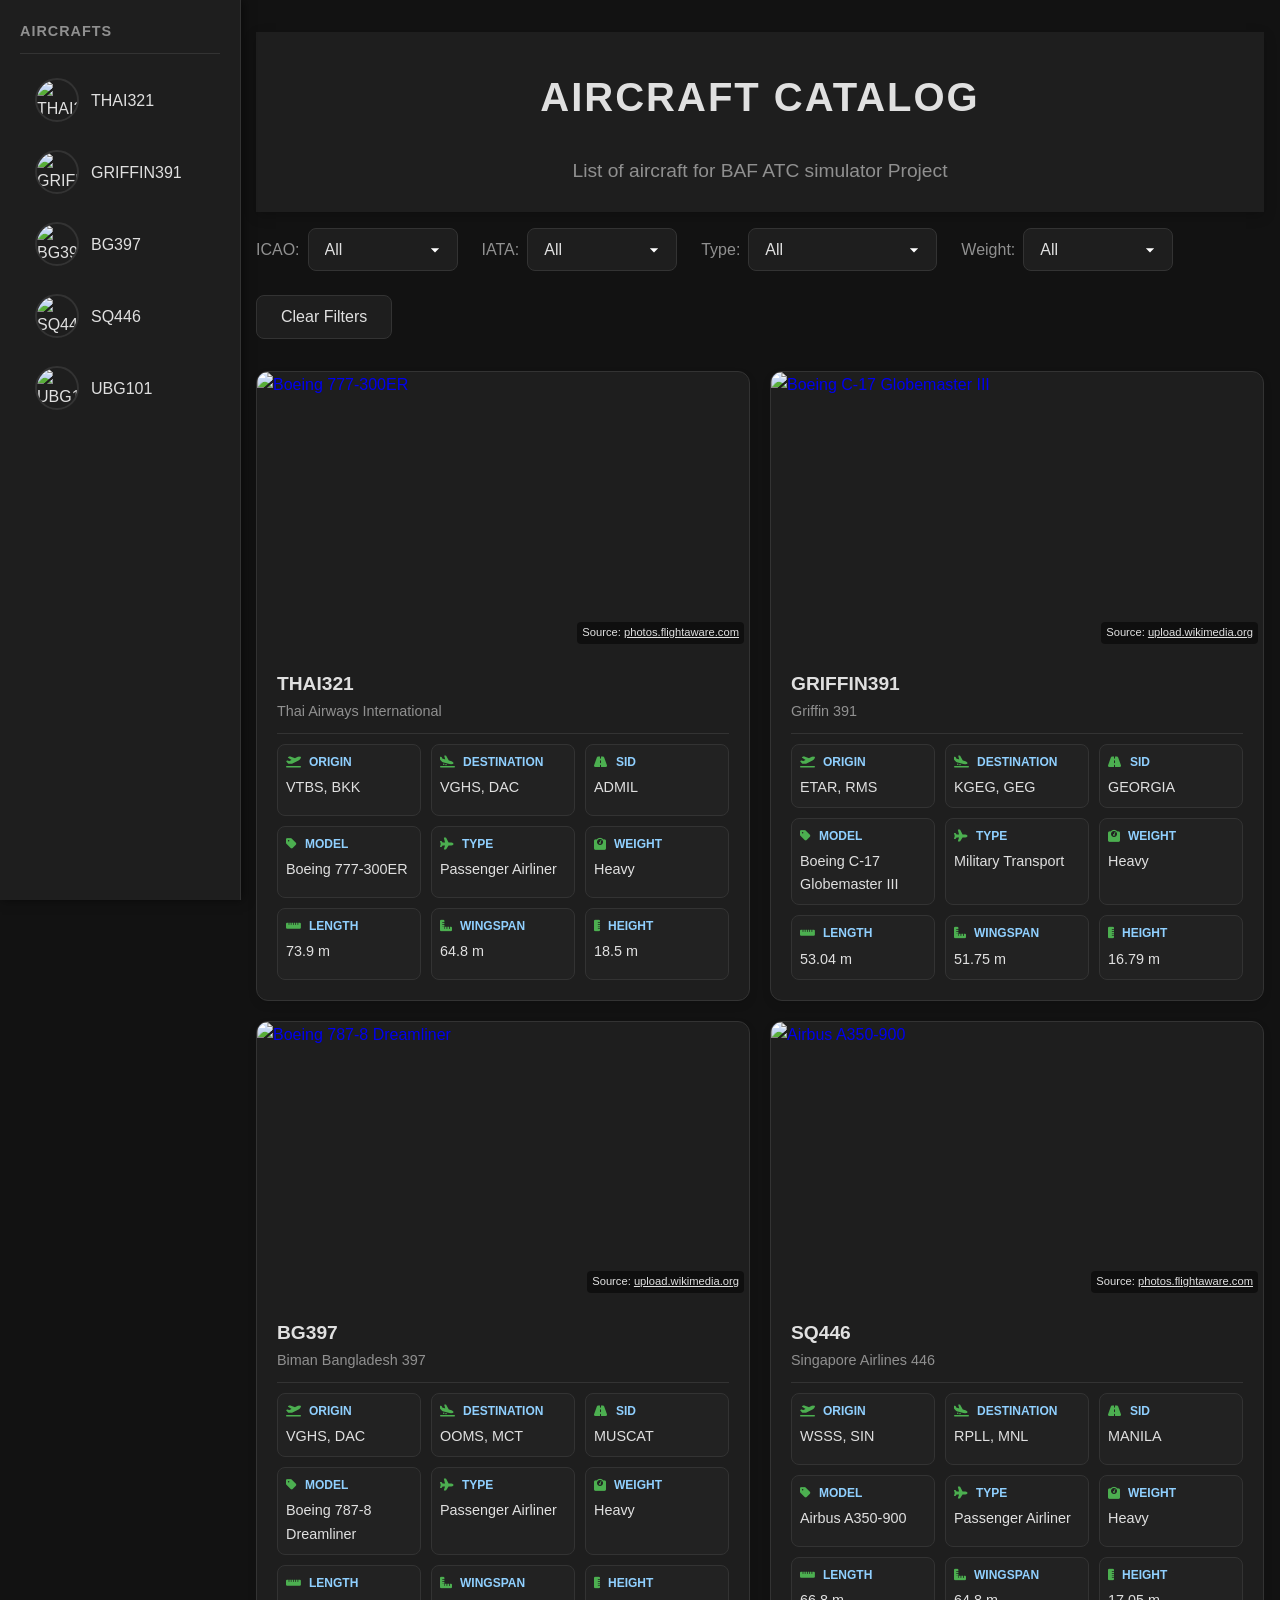
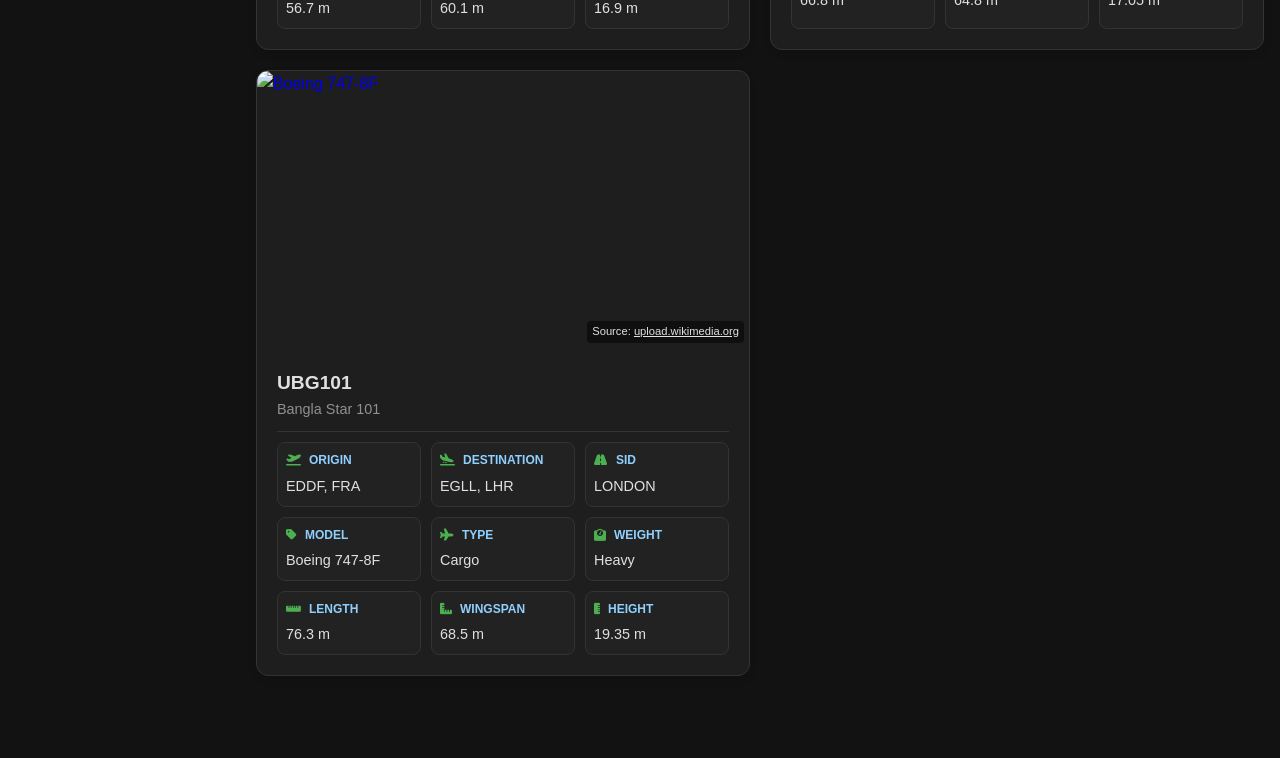
==== pages/aircraft-catalog.html @ e629ffc2 "New Aircraft Catalog Design" ====
<!DOCTYPE html>
<html lang="en">
<head>
    <meta charset="UTF-8">
    <meta name="viewport" content="width=device-width, initial-scale=1.0">
    <title>Aircraft Catalog</title>
    <link rel="stylesheet" href="../css/global-styles.css">
    <link rel="stylesheet" href="../css/aircraft-catalog-style.css">
    <link rel="stylesheet" href="https://cdnjs.cloudflare.com/ajax/libs/font-awesome/6.4.0/css/all.min.css">
</head>
<body>

    <aside id="navigation-panel"></aside>

    <main class="main-content">
        <header class="page-header">
            <h1>Aircraft Catalog</h1>
            <h3>List of aircraft for BAF ATC simulator Project</h3>
        </header>

        <div class="filter-container">
            <div class="filter-group">
                <label for="icao-filter">ICAO:</label>
                <select id="icao-filter">
                    <option value="all">All</option>
                </select>
            </div>

            <div class="filter-group">
                <label for="iata-filter">IATA:</label>
                <select id="iata-filter">
                    <option value="all">All</option>
                </select>
            </div>
            <div class="filter-group">
                <label for="type-filter">Type:</label>
                <select id="type-filter">
                    <option value="all">All</option>
                </select>
            </div>
            <div class="filter-group">
                <label for="weight-filter">Weight:</label>
                <select id="weight-filter">
                    <option value="all">All</option>
                </select>
            </div>
            <button id="clear-filters-btn">Clear Filters</button>
        </div>

        <section id="card-container" class="card-container"></section>
    </main>

    <script src="../js/aircraft-catalog-script.js"></script>

</body>
</html>
---- css/global-styles.css ----
/*
 * global-styles.css
 * This file contains the primary color palette and CSS variables for the entire application.
 * By defining colors here, we can ensure a consistent theme and make it easy to modify in one place.
 */

:root {
  /* ======================== */
  /* Primary Color Palette    */
  /* ======================== */

  /* Surface and Background Colors */
  --color-background-darkest: #121212;  /* Main body background */
  --color-background-dark: #1e1e1e;     /* Component and card backgrounds */
  --color-background-light: #222222;    /* Slightly lighter shades, for footers or sidebars */
  --color-background-medium: #2a2a2a;   /* For elements that need to stand out from cards */
  
  /* Text and Foreground Colors */
  --color-text-primary: #e0e0e0;       /* Main text color */
  --color-text-secondary: #909090;     /* A less focused, but still readable color */
  --color-text-on-accent: #1e1e1e;      /* Dark text on a light accent color */
  
  /* Accent and Interactive Colors */
  --color-accent-green: #4CAF50;        /* The bright green used for icons */
  --color-accent-blue: #90d0ff;         /* For links or secondary highlights */
  --color-accent-light-blue: #d1b5b5;   /* ATC call color */
  
  /* Border and Divider Colors */
  --color-border-subtle: #333333;       /* Subtle borders, for cards and containers */
  --color-border-strong: #444444;       /* More pronounced borders or separators */
}
---- css/aircraft-catalog-style.css ----
/*
 * Module: Page Layout and Theming
 * Description: This file contains the visual styling for the aircraft list page, using global variables
 * defined in global-styles.css. It defines the overall page structure and the appearance of individual
 * components, including the fixed navigation panel and the responsive card grid.
 */

/* ====================================
    General Page Layout
    ==================================== */
body {
    background-color: var(--color-background-darkest);
    color: var(--color-text-primary);
    font-family: -apple-system, BlinkMacSystemFont, 'Segoe UI', Roboto, Helvetica, Arial, sans-serif;
    margin: 0;
    line-height: 1.6;
    /* We'll use a single container for the main content to simplify layout */
}

/* ====================================
    Navigation Panel
    ==================================== */
#navigation-panel {
    position: fixed; /* Keep the navigation panel in place */
    top: 0;
    left: 0;
    bottom: 0;
    width: 200px; /* Adjusted width */
    background-color: var(--color-background-dark);
    padding: 20px;
    border-right: 1px solid var(--color-border-subtle);
    overflow-y: auto;
    box-shadow: 2px 0 10px rgba(0, 0, 0, 0.5);
    z-index: 1000;
}

#navigation-panel h3 {
    text-transform: uppercase;
    font-size: 0.9rem;
    color: var(--color-text-secondary);
    letter-spacing: 1px;
    border-bottom: 1px solid var(--color-border-subtle);
    padding-bottom: 10px;
    margin-top: 0;
}

#navigation-panel ul {
    list-style: none;
    padding: 0;
    margin: 0;
}

.nav-item {
    margin-bottom: 8px;
}

.nav-link-button {
    display: flex;
    align-items: center;
    gap: 12px;
    padding: 10px 15px;
    text-decoration: none;
    color: var(--color-text-primary);
    background-color: transparent;
    border-radius: 8px;
    transition: background-color 0.2s ease, transform 0.2s ease;
}

.nav-link-button:hover {
    background-color: var(--color-background-medium);
    transform: translateX(5px);
}

.selected-nav-button {
    background-color: transparent !important;
    color: var(--color-accent-blue) !important;
    font-weight: bold;
    border: 1px solid var(--color-accent-blue);
    box-shadow: none;
}

.nav-link-button .nav-icon {
    width: 40px;
    height: 40px;
    border-radius: 50%;
    object-fit: cover;
    border: 2px solid var(--color-border-subtle);
}

/* ====================================
    Main Content & Card Styles
    ==================================== */
.main-content {
    margin-left: 240px; /* Adjusted margin-left to match the new nav panel width + 20px gap */
    padding: 2rem 1rem;
}

/* Sub-Module: Highlight Effect */
/* This class will be added via JavaScript to the selected card */
.highlighted-card {
    border: 2px solid var(--color-accent-blue) !important;
    box-shadow: 0 0 20px var(--color-accent-blue);
    transform: scale(1.02);
    transition: all 0.5s ease;
}

/* ====================================
    Page Header
   ==================================== */
.page-header {
    background: var(--color-background-dark);
    color: var(--color-text-primary);
    padding: 0.4rem 1rem;
    text-align: center;
    box-shadow: 0 4px 12px rgba(0, 0, 0, 0.2);
    margin-bottom: 1rem; /* Adds a gap below the heading */
}

.page-header h1 {
    font-size: 2.5rem;
    font-weight: 700;
    letter-spacing: 2px;
    text-transform: uppercase;
    color: var(--color-text-primary);
}

.page-header h3 {
    font-size: 1.2rem;
    font-weight: 400;
    color: var(--color-text-secondary);
    margin-top: 0.5rem;
}

/* ====================================
    Filter Dropdown
    ==================================== */
.filter-container {
    margin-bottom: 2rem;
    display: flex;
    justify-content: flex-start;
    gap: 1.5rem;
    flex-wrap: wrap; /* Allows filters to wrap on smaller screens */
}

.filter-group {
    display: flex;
    align-items: center;
    gap: 0.5rem;
}

.filter-group label {
    font-size: 1rem;
    color: var(--color-text-secondary);
    white-space: nowrap; /* Prevents text from wrapping */
}

.filter-container select {
    padding: 0.75rem 2.5rem 0.75rem 1rem; /* Increased padding for more width */
    background-color: var(--color-background-dark);
    color: var(--color-text-primary);
    border: 1px solid var(--color-border-subtle);
    border-radius: 8px;
    font-size: 1rem;
    cursor: pointer;
    -webkit-appearance: none;
    -moz-appearance: none;
    appearance: none;
    background-image: url('data:image/svg+xml;utf8,<svg fill="%23FFFFFF" xmlns="http://www.w3.org/2000/svg" viewBox="0 0 24 24" width="24" height="24"><path d="M7 10l5 5 5-5z"/></svg>');
    background-repeat: no-repeat;
    background-position: right 0.75rem center;
    background-size: 1.25rem;
    min-width: 150px; /* Ensures the dropdowns are wide enough */
}

#clear-filters-btn {
    background-color: var(--color-background-dark);
    color: var(--color-text-primary);
    border: 1px solid var(--color-border-subtle);
    padding: 0.75rem 1.5rem;
    border-radius: 8px;
    font-size: 1rem;
    cursor: pointer;
    transition: background-color 0.3s ease, color 0.3s ease, border-color 0.3s ease;
    white-space: nowrap;
}

#clear-filters-btn:hover {
    background-color: var(--color-background-medium);
    border-color: var(--color-accent-blue);
}

/* ====================================
    Card Grid
    ==================================== */
.card-container {
    display: grid;
    /* We'll use a larger minmax value to get the two-column layout */
    grid-template-columns: repeat(auto-fill, minmax(450px, 1fr));
    gap: 20px;
    justify-content: center;
    padding-bottom: 50px;
}

/* ====================================
    Individual Aircraft Card
    ==================================== */
.aircraft-card {
    background-color: var(--color-background-dark);
    border: 1px solid var(--color-border-subtle);
    border-radius: 12px;
    box-shadow: 0 4px 8px rgba(0, 0, 0, 0.1);
    transition: transform 0.3s ease, box-shadow 0.3s ease;
    overflow: hidden;
    display: flex;
    flex-direction: column;
}

.aircraft-card:hover {
    transform: translateY(-5px);
    box-shadow: 0 8px 16px rgba(0, 0, 0, 0.2);
}

/* --- Card Image Section --- */
.card-image-container {
    width: 100%;
    padding-bottom: 56.25%; /* 9 / 16 = 0.5625 */
    position: relative;
    overflow: hidden;
}

.aircraft-image {
    position: absolute;
    top: 0;
    left: 0;
    width: 100%;
    height: 100%;
    object-fit: cover;
    object-position: center;
    transition: transform 0.3s ease;
}

.aircraft-card:hover .aircraft-image {
    transform: scale(1.05);
}

/* --- Image Attribution --- */
.image-attribution {
    position: absolute;
    bottom: 5px;
    right: 5px;
    background-color: rgba(0, 0, 0, 0.5);
    color: var(--color-text-primary);
    font-size: 0.7rem;
    padding: 2px 5px;
    border-radius: 4px;
    z-index: 10;
}

.image-attribution a {
    color: var(--color-text-primary);
    text-decoration: underline;
}

/* --- Card Text Content Section --- */
.card-content {
    padding: 20px;
    flex-grow: 1;
    display: flex;
    flex-direction: column;
}

.card-header {
    margin-bottom: 10px;
    border-bottom: 1px solid var(--color-border-subtle);
    padding-bottom: 10px;
    position: relative; /* Added to act as a positioning context for the button */
}

.card-header h2 {
    margin: 0;
    font-size: 1.2rem;
    color: var(--color-text-primary);
}

.card-header p {
    margin: 0;
    font-size: 0.9rem;
    color: var(--color-text-secondary);
}

/* --- External Link Buttons --- */
.external-link-btn {
    position: absolute;
    top: 10px;
    right: 40px; /* Adjusted position to make space for the new button */
    color: var(--color-text-secondary);
    text-decoration: none;
    transition: color 0.3s ease, opacity 0.3s ease, visibility 0.3s ease;
    opacity: 0;
    visibility: hidden;
    font-size: 1.2rem; /* Smaller font size */
}

.google-search-btn {
    position: absolute;
    top: 10px;
    right: 10px;
    color: var(--color-text-secondary);
    text-decoration: none;
    transition: color 0.3s ease, opacity 0.3s ease, visibility 0.3s ease;
    opacity: 0;
    visibility: hidden;
    font-size: 1.2rem; /* Smaller font size */
}

.highlighted-card .external-link-btn,
.highlighted-card .google-search-btn {
    opacity: 1;
    visibility: visible;
}

/* ====================================
    Card Details Grid
    ==================================== */
.card-details {
    display: grid;
    grid-template-columns: 1fr 1fr 1fr;
    gap: 10px;
    flex-grow: 1;
}

.detail-item {
    background-color: var(--color-background-light);
    padding: 8px;
    border-radius: 8px;
    border: 1px solid var(--color-border-subtle);
    position: relative; /* Allows positioning for the new buttons */
}

.detail-item .label {
    font-weight: bold;
    font-size: 0.75rem;
    color: var(--color-accent-blue);
    text-transform: uppercase;
    display: block;
    margin-bottom: 4px;
}

.detail-item p {
    margin: 0;
    font-size: 0.9rem;
    color: var(--color-text-primary);
}

/* New: Style for detail-item buttons */
.detail-item-btn {
    position: absolute;
    top: 8px;
    right: 8px;
    color: var(--color-text-secondary);
    text-decoration: none;
    font-size: 1rem;
    transition: color 0.3s ease, opacity 0.3s ease, visibility 0.3s ease;
    opacity: 0;
    visibility: hidden;
    cursor: pointer;
}

.highlighted-card .detail-item-btn {
    opacity: 1;
    visibility: visible;
}

.detail-item-btn:hover {
    color: var(--color-accent-blue);
}

/* ====================================
    Icons & Other Elements
    ==================================== */
.icon {
    margin-right: 8px;
    color: var(--color-accent-green);
}

/* Additional utility classes based on the new palette */
.error-message {
    color: var(--color-accent-light-blue);
    text-align: center;
    padding: 20px;
}
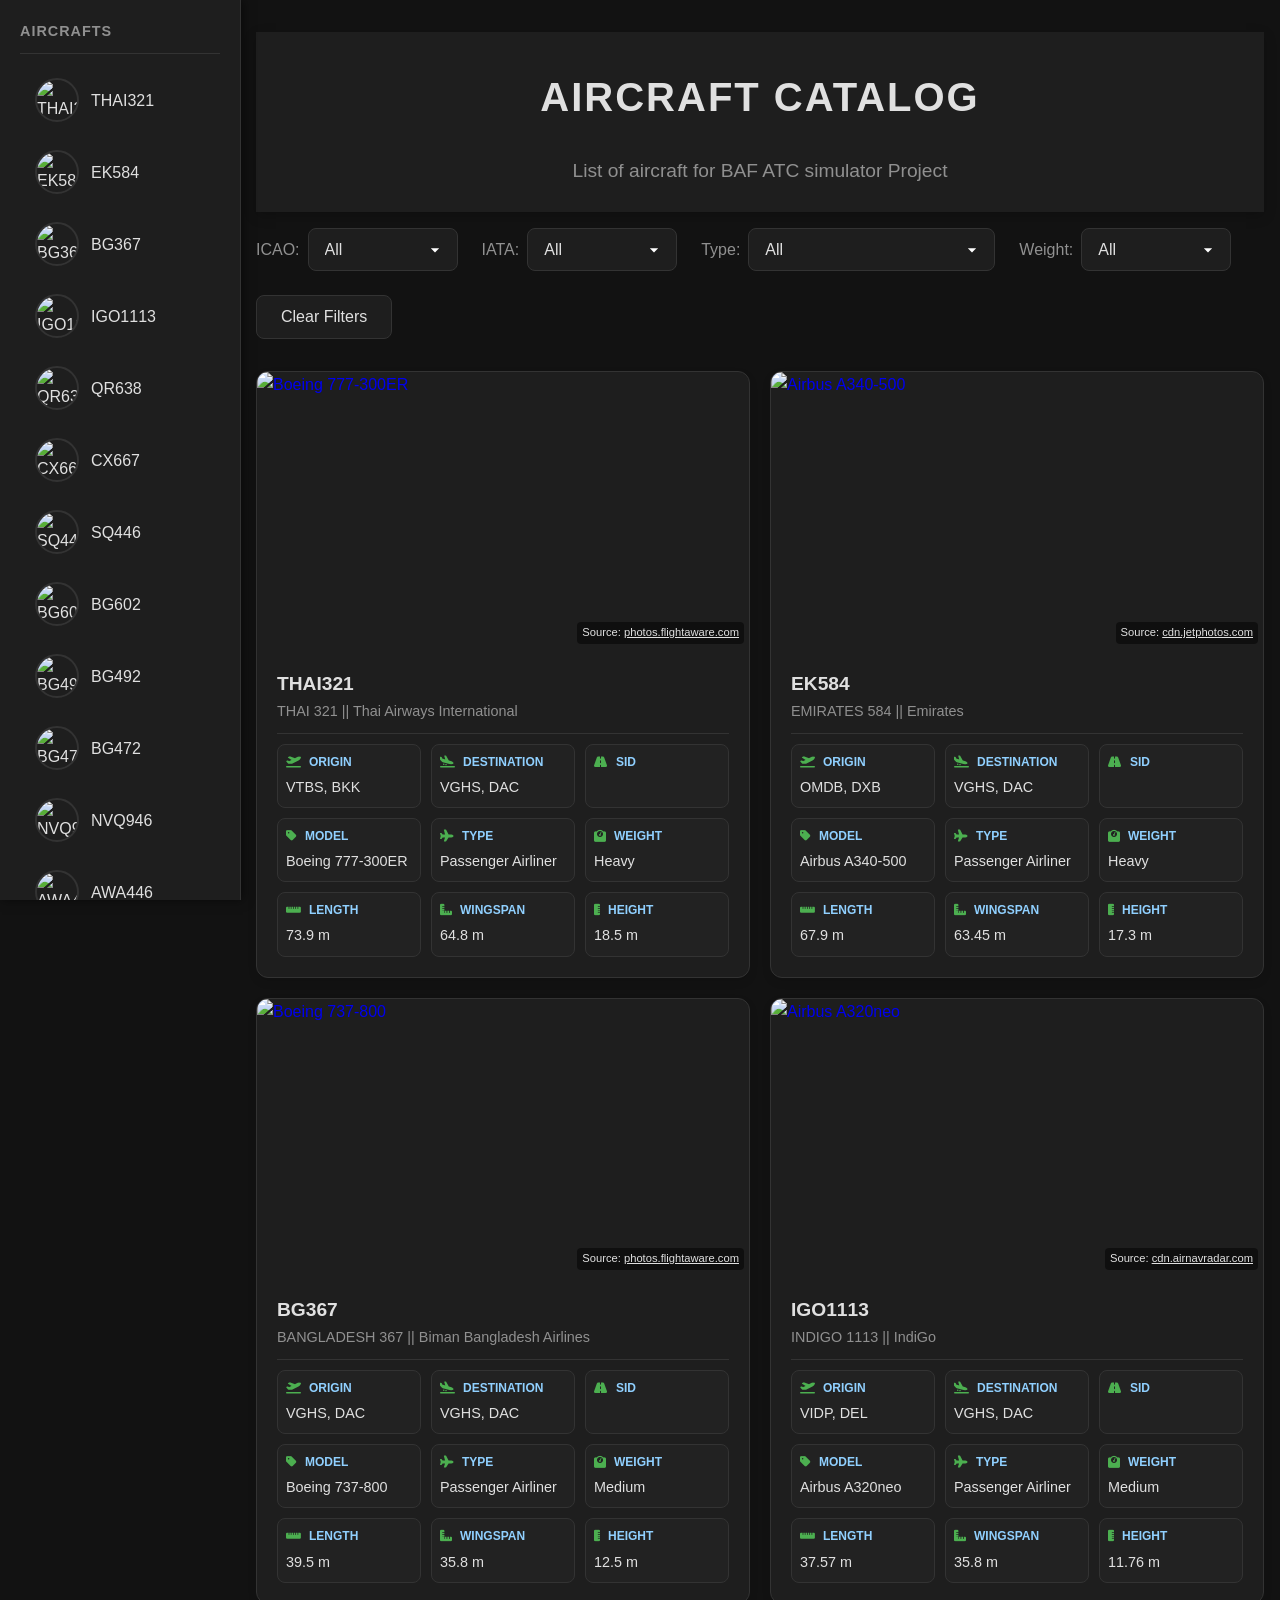
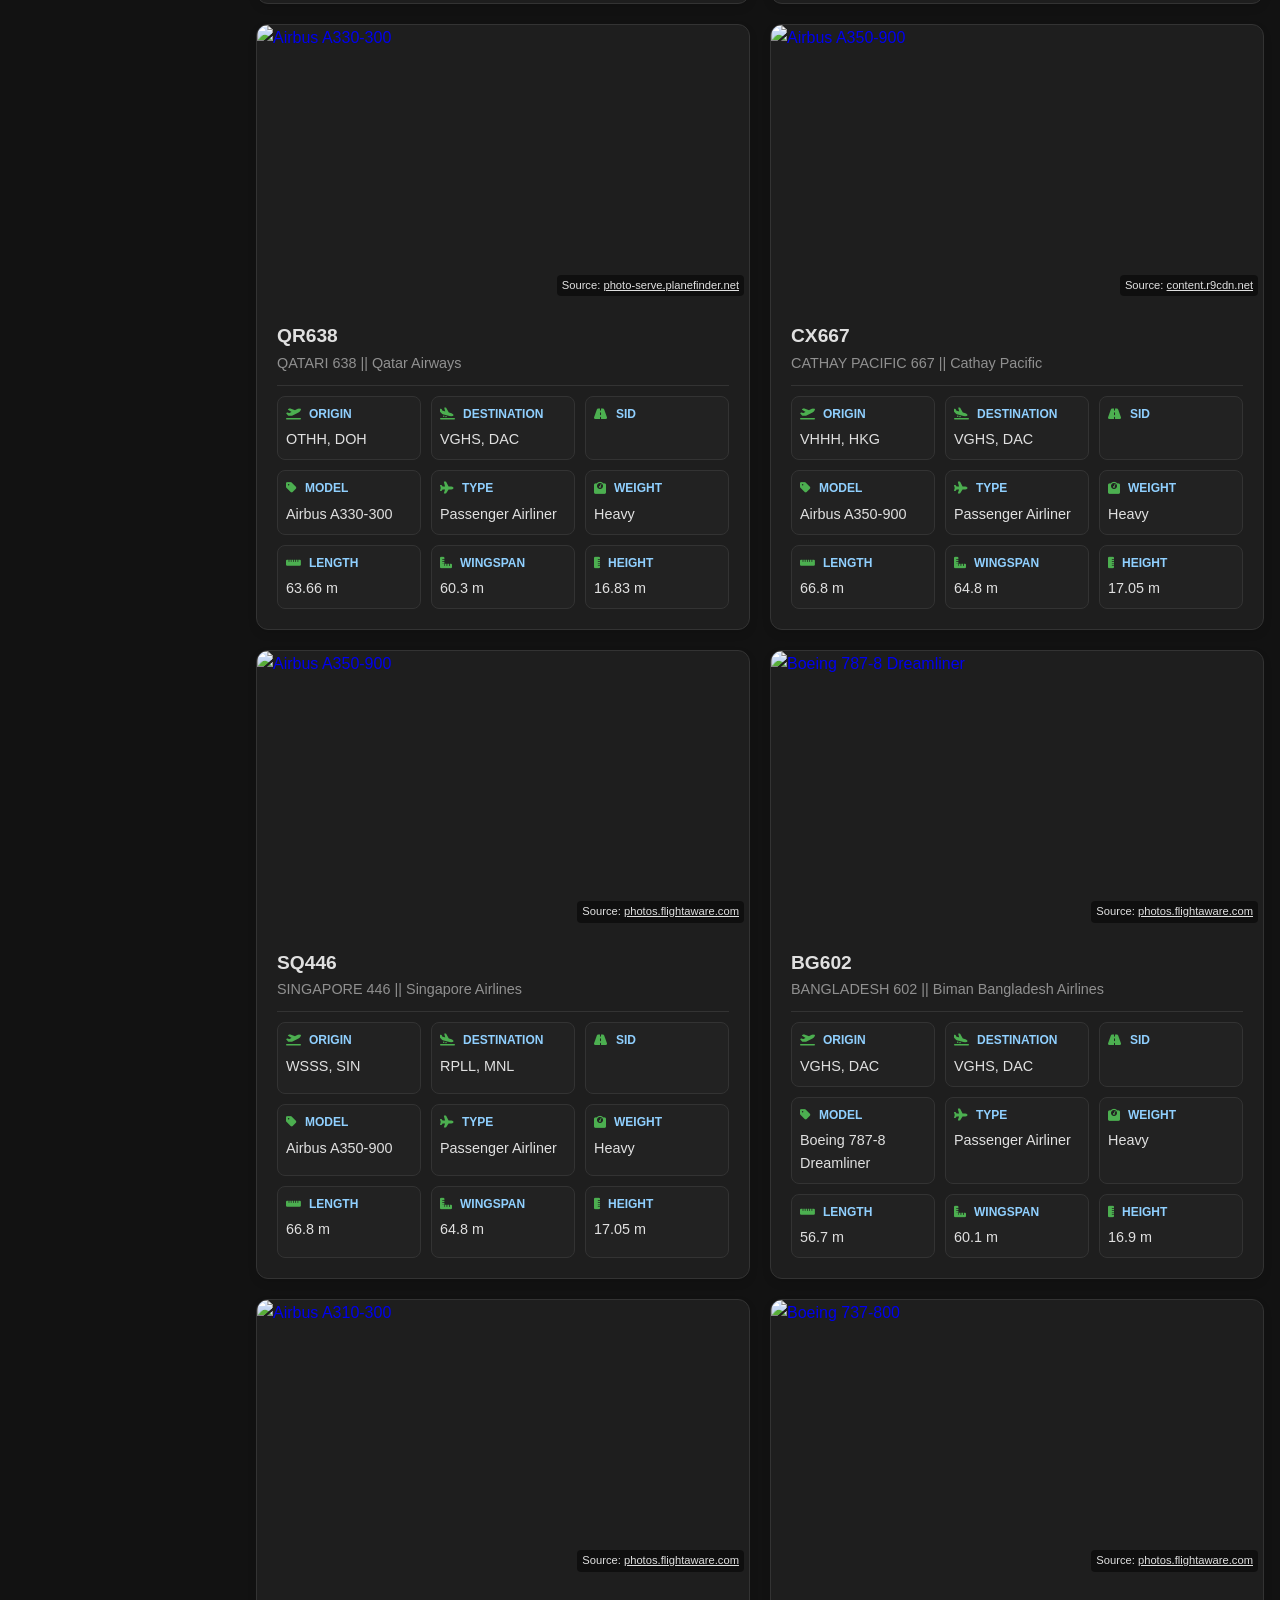
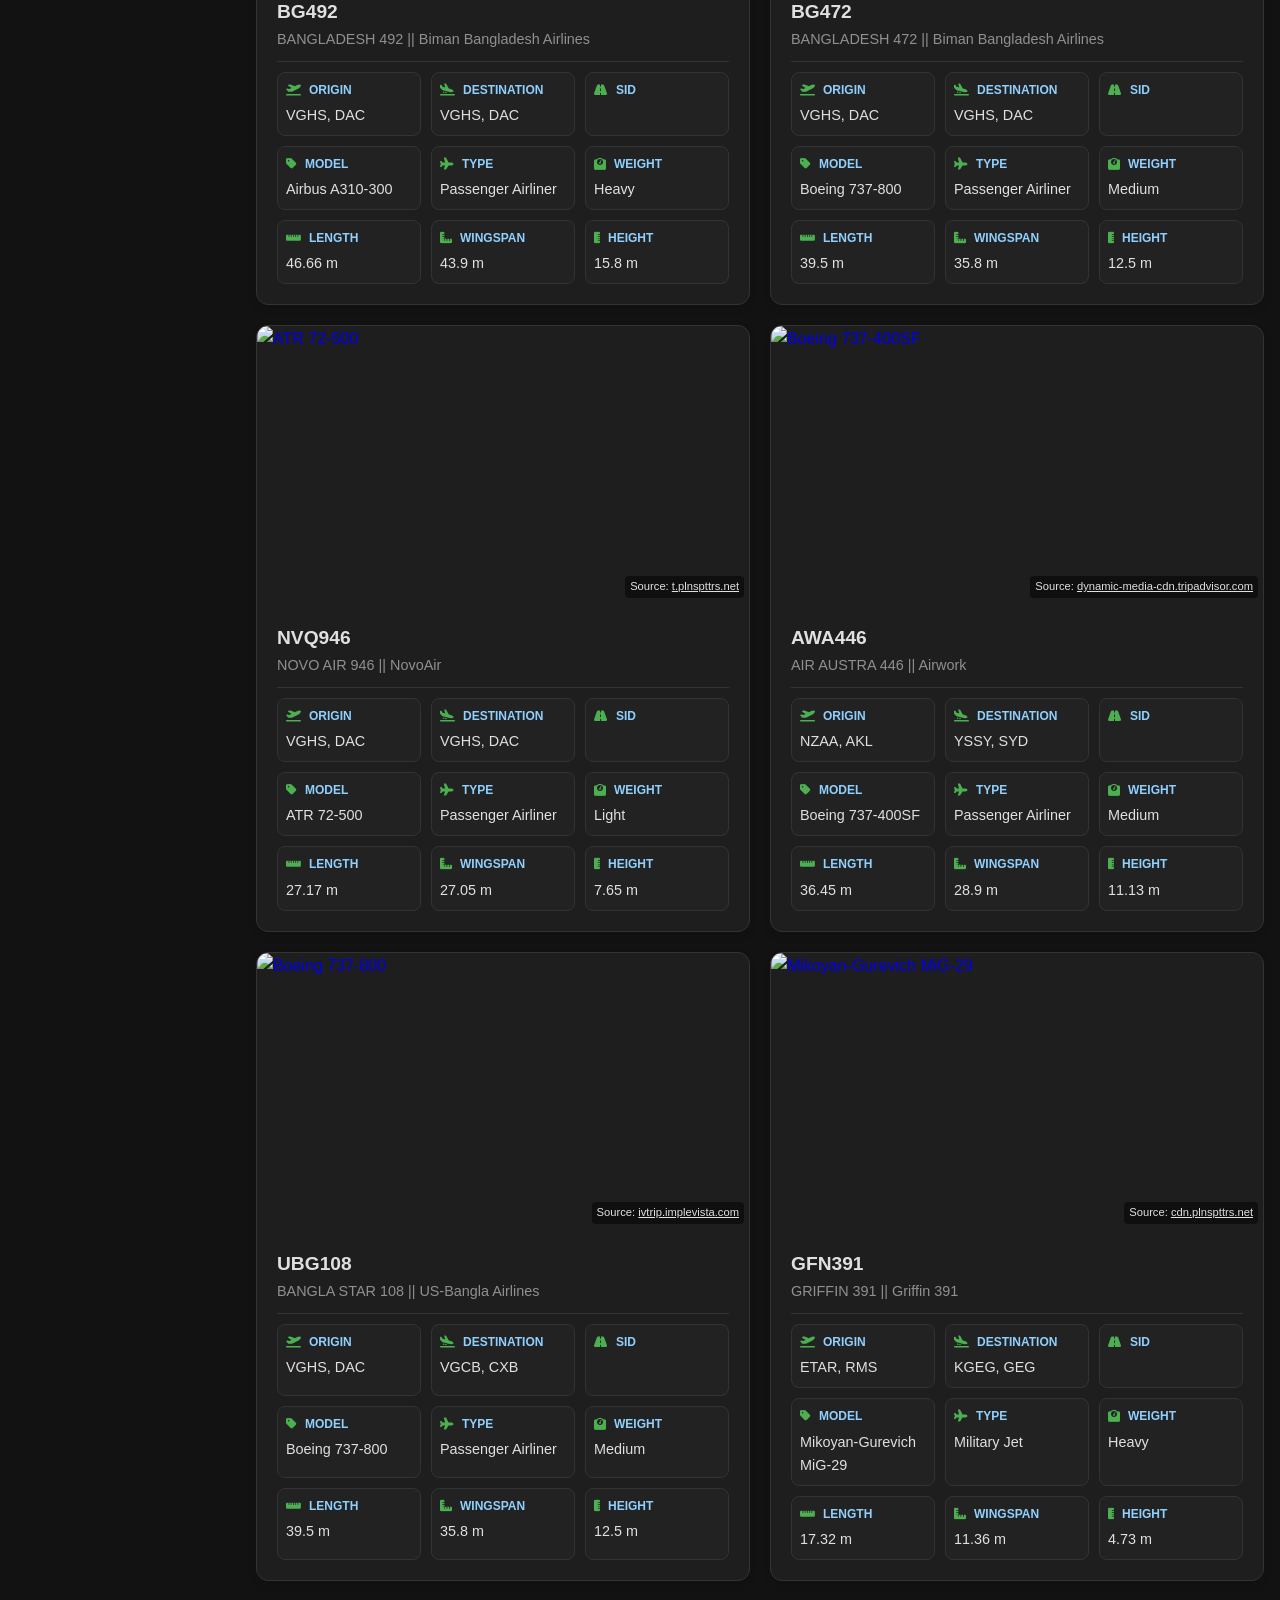
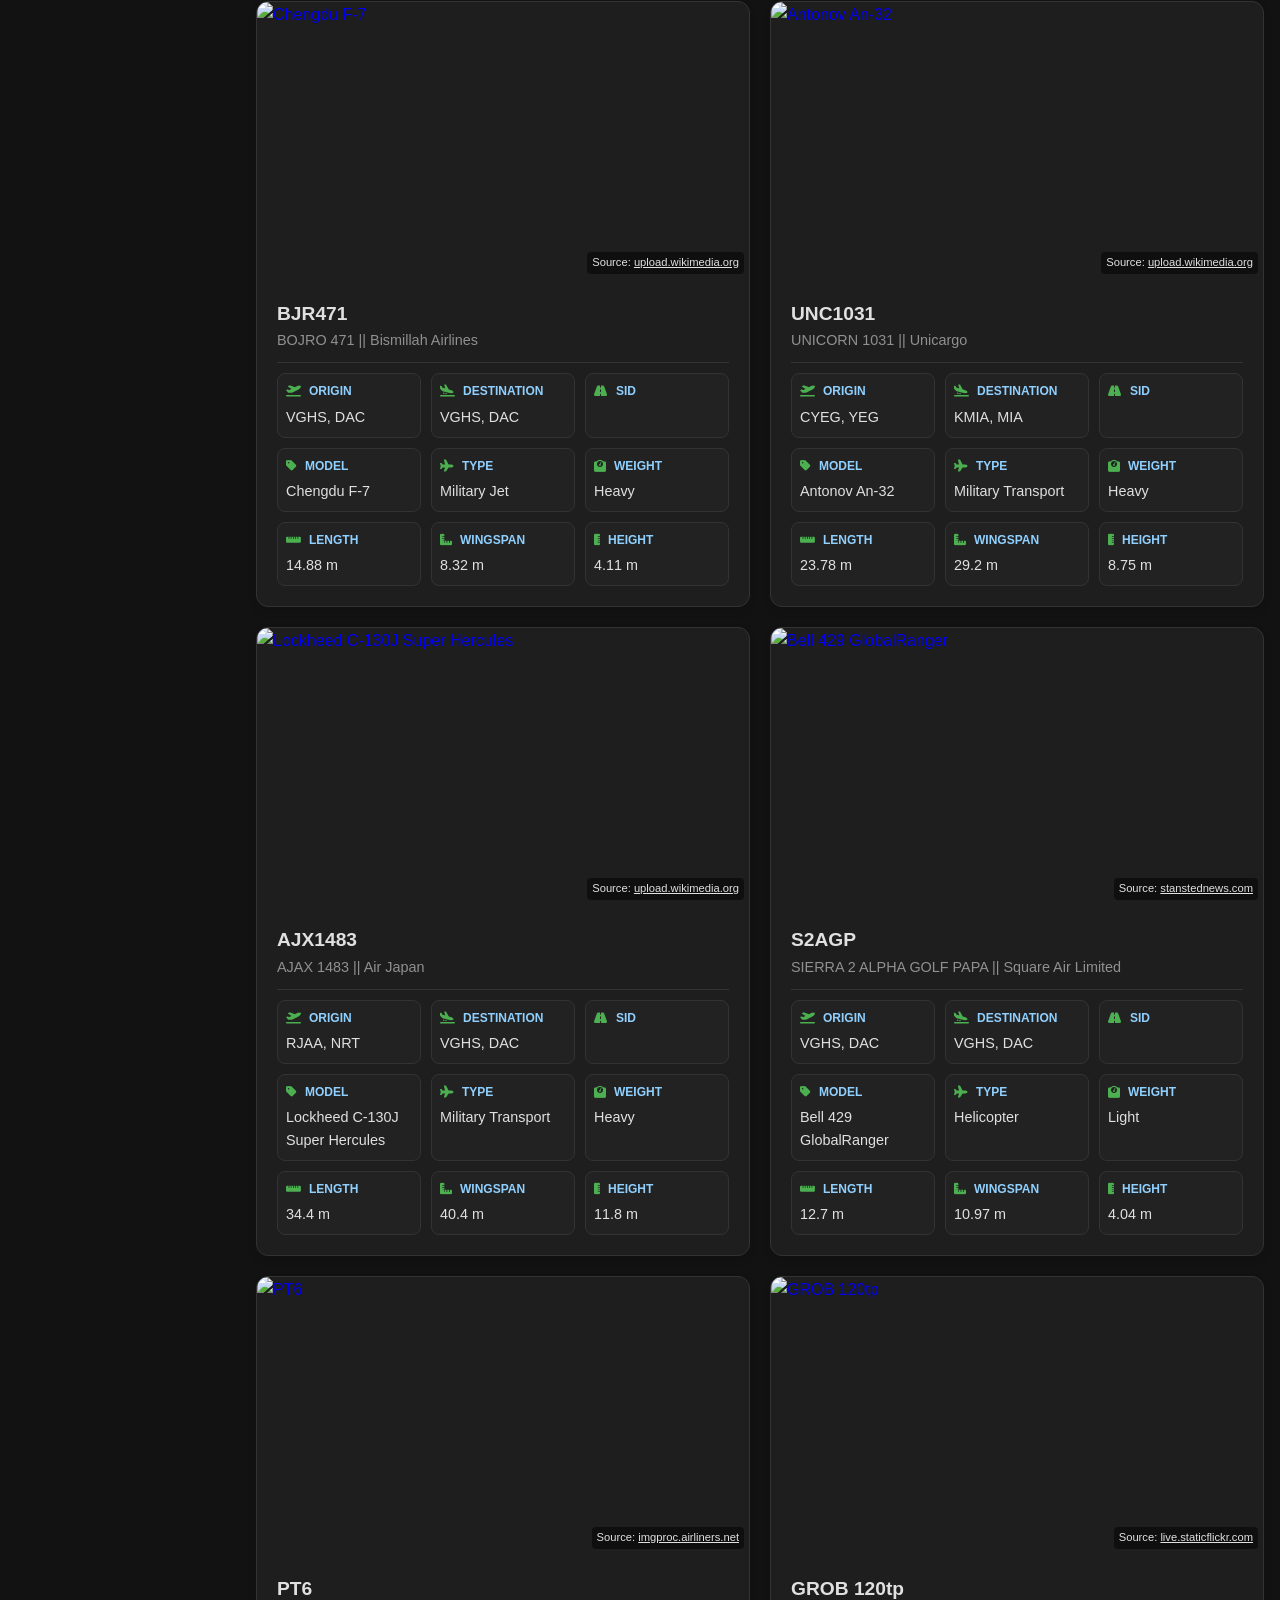
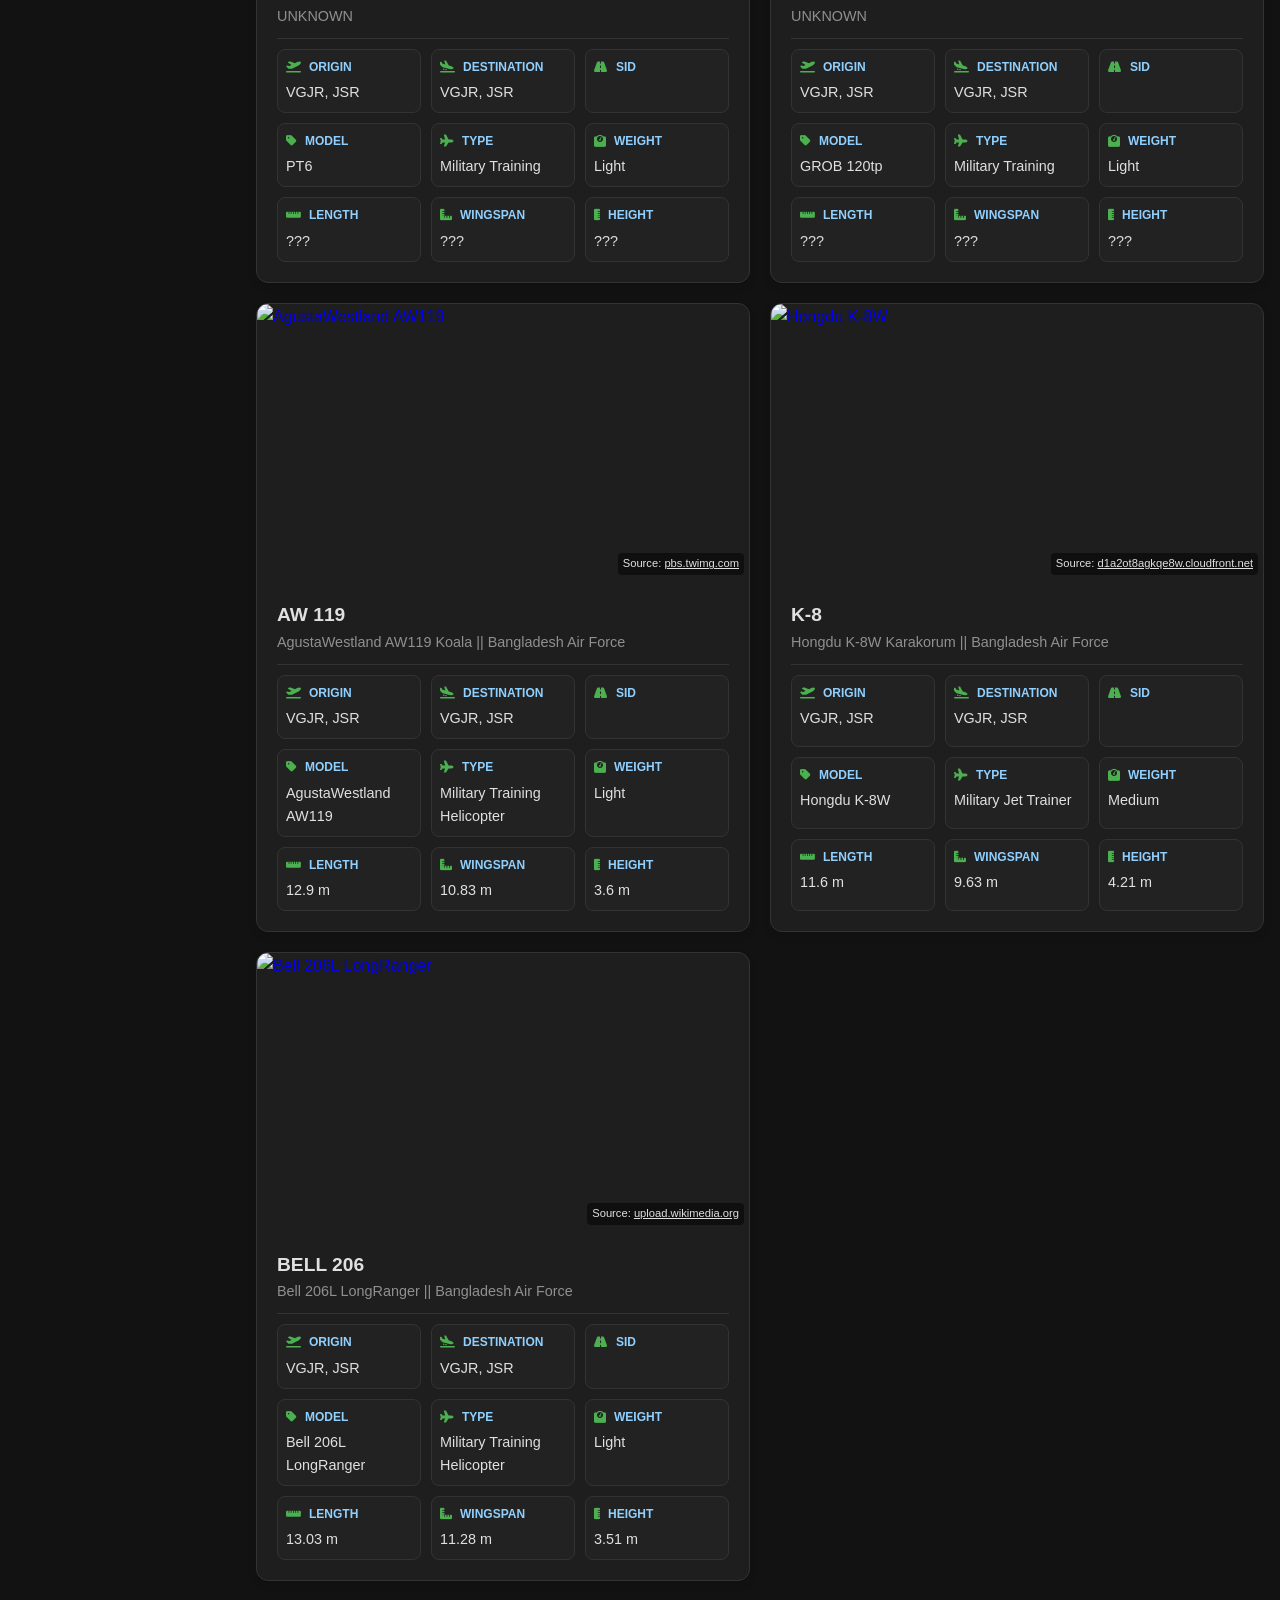
==== commit 7421c450: "RT Call V2 Added" ====
--- a/pages/aircraft-catalog.html
+++ b/pages/aircraft-catalog.html
@@ -2,8 +2,9 @@
 <html lang="en">
 <head>
     <meta charset="UTF-8">
-    <meta name="viewport" content="width=device-width, initial-scale=1.0">
-    <title>Aircraft Catalog</title>
+    <meta name="viewport" content="width=device-width, initial-scale=1.0">    
+    <title>Aircraft Catalog</title>    
+    <link rel="icon" href="../image/fav-icon.png" type="image/png">
     <link rel="stylesheet" href="../css/global-styles.css">
     <link rel="stylesheet" href="../css/aircraft-catalog-style.css">
     <link rel="stylesheet" href="https://cdnjs.cloudflare.com/ajax/libs/font-awesome/6.4.0/css/all.min.css">
